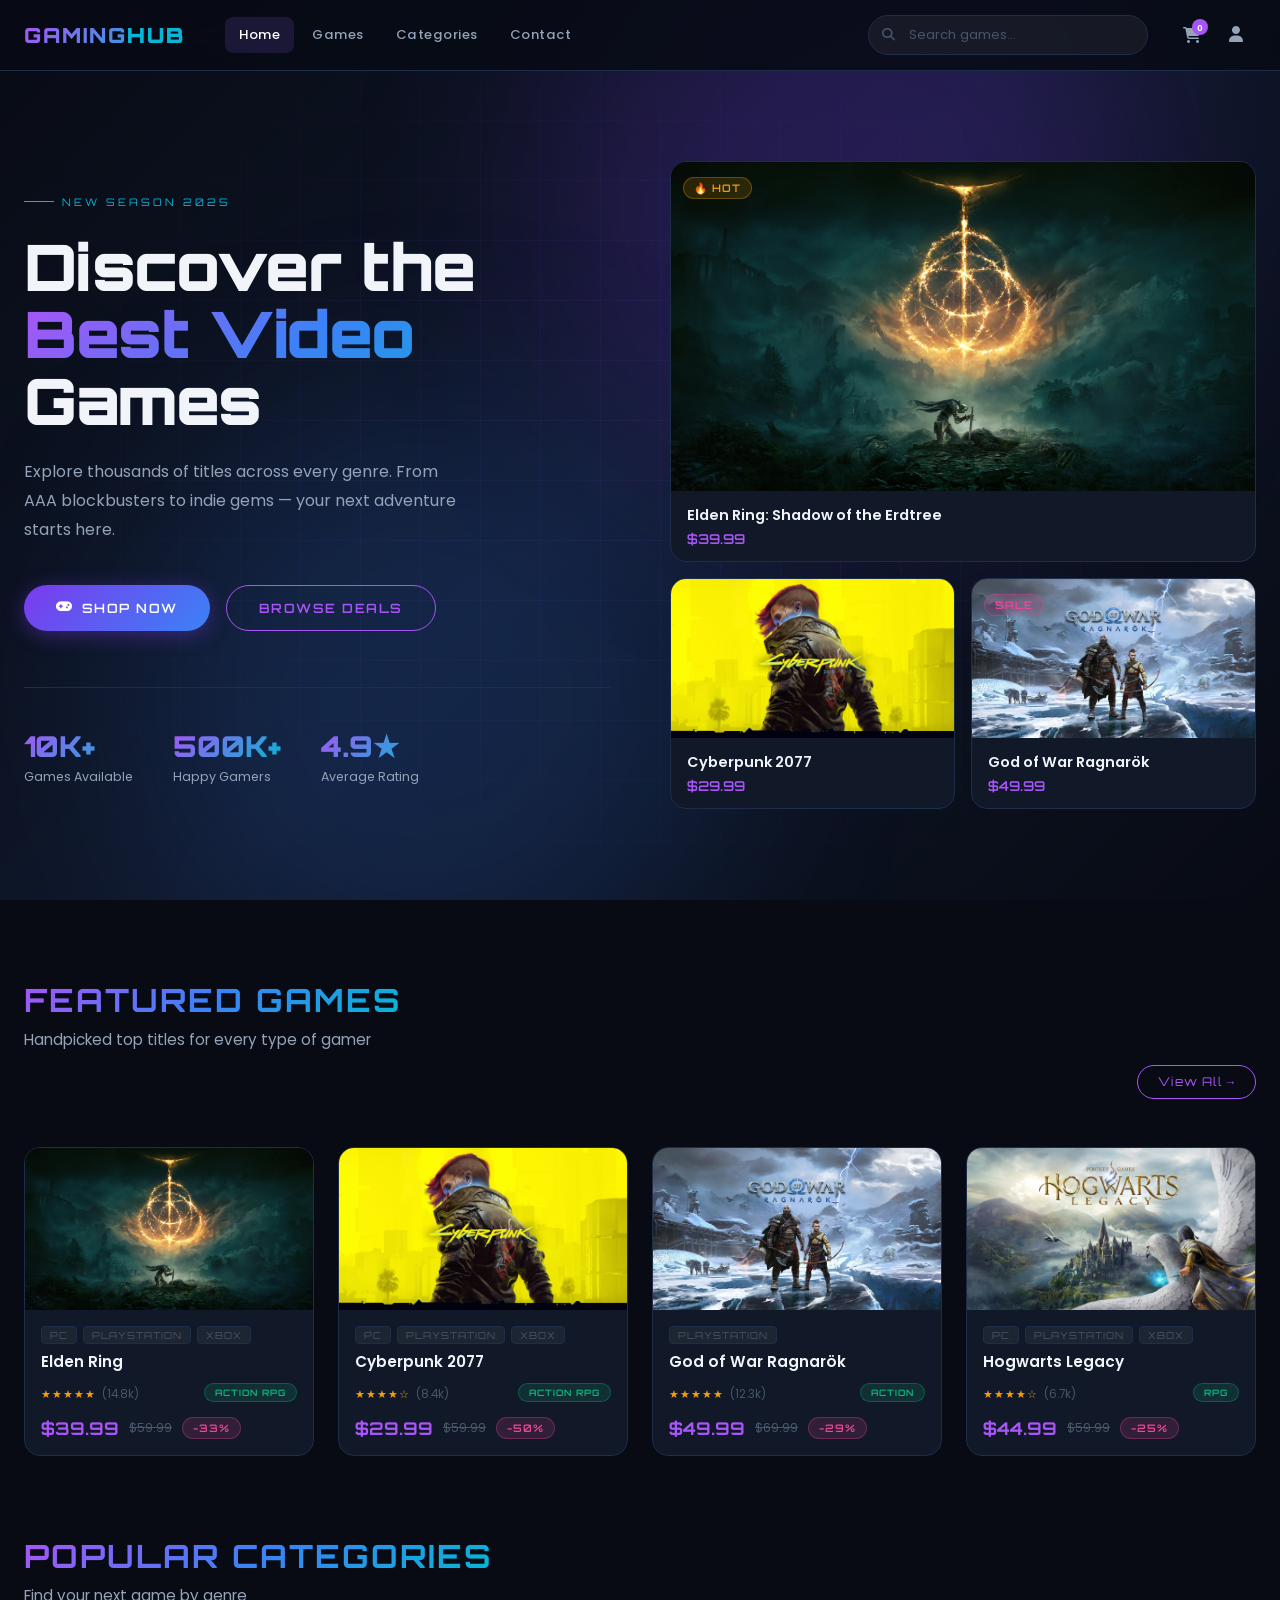
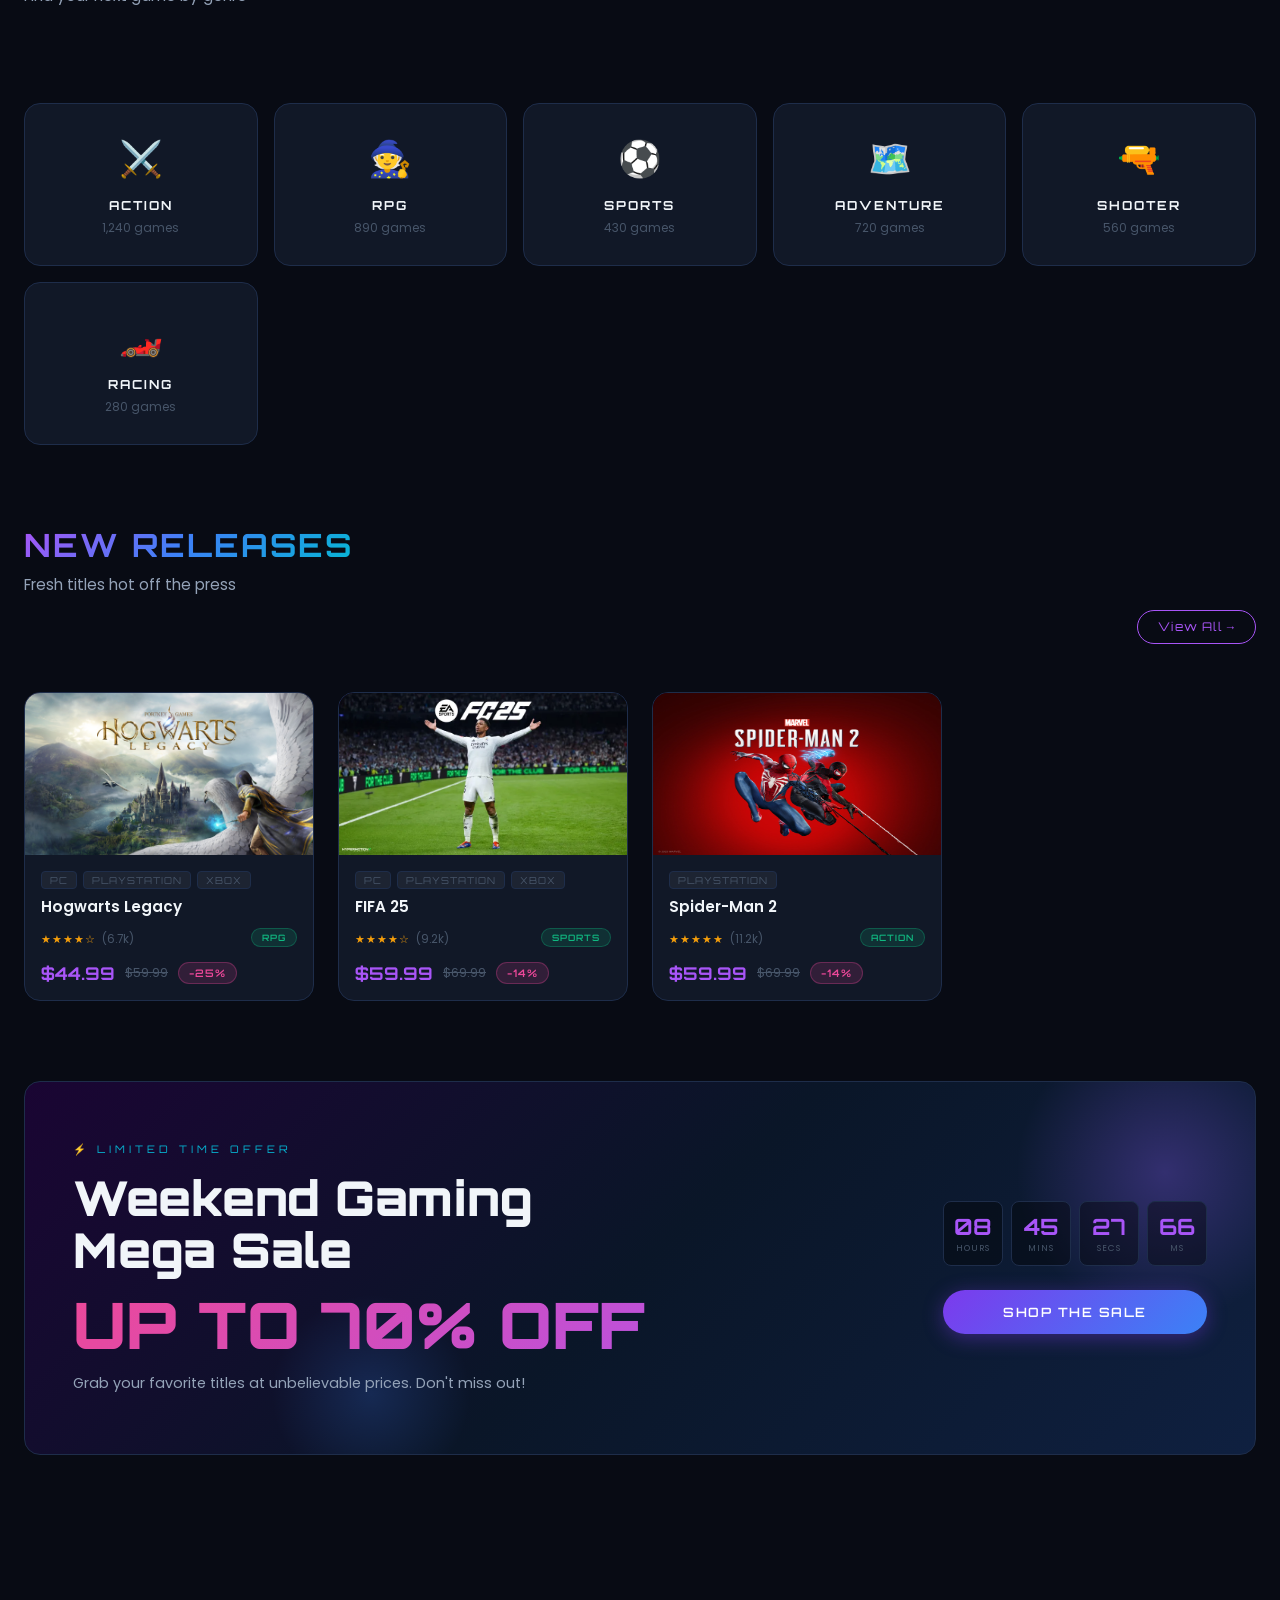
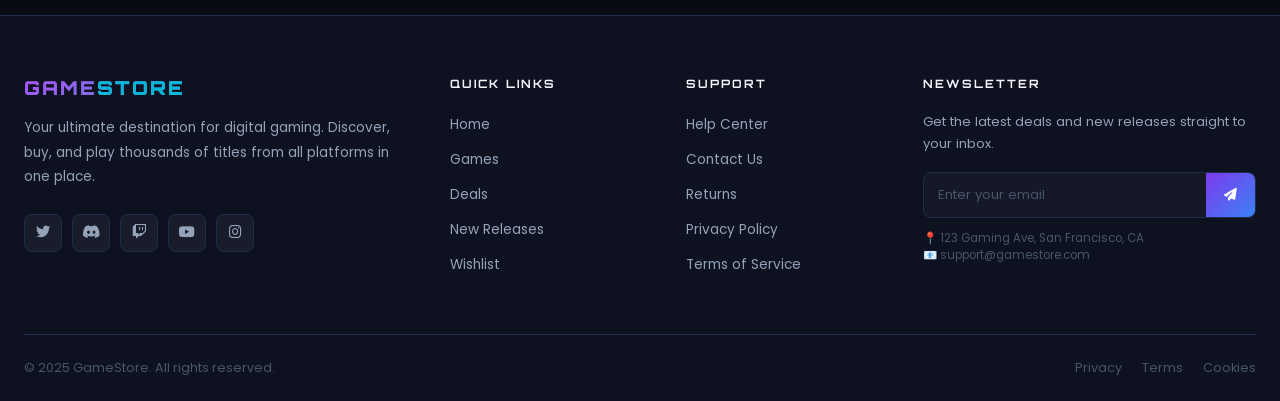
==== index.html @ 81af6575 "Add files via upload" ====
<!doctype html>
<html lang="en">
  <head>
    <meta charset="UTF-8" />
    <meta name="viewport" content="width=device-width, initial-scale=1.0" />
    <title>GamingHub — Next Level Gaming</title>
    <link
      href="https://fonts.googleapis.com/css2?family=Orbitron:wght@400;600;700;900&family=Poppins:wght@300;400;500;600&display=swap"
      rel="stylesheet"
    />
    <link rel="stylesheet" href="https://cdnjs.cloudflare.com/ajax/libs/font-awesome/6.5.0/css/all.min.css">
    <link rel="stylesheet" href="/assets/css/style.css" />
  </head>
  <body>
    <!-- ===== NAVBAR ===== -->
    <nav class="navbar" id="navbar">
      <div class="navbar-inner">
        <div class="logo" onclick="showPage('home')">
          GAMING<span>HUB</span>
        </div>

        <ul class="nav-links" id="navLinks">
          <li>
            <a onclick="showPage('home')" class="active" data-page="home"
              >Home</a
            >
          </li>
          <li><a onclick="showPage('games')" data-page="games">Games</a></li>
          <li>
            <a onclick="showPage('categories')" data-page="categories">Categories</a>
          </li>
          <li><a href="/contact.html" onclick="showPage('contact')" data-page="contact">Contact</a></li>
        </ul>

        <div class="nav-search">
          <i class="fas fa-search"></i>
          <input type="text" placeholder="Search games..." />
        </div>

        <div class="nav-actions">
          <button class="nav-btn" onclick="showPage('cart')" title="Cart">
            <i class="fas fa-shopping-cart"></i>
            <span class="cart-count" id="cartCount">0</span>
          </button>
          <button class="nav-btn" title="Login">
            <a style="color: inherit;" href="/login.html">
              <i class="fas fa-user"></i>
            </a>
          </button>
          <button class="hamburger" id="hamburger" onclick="toggleMenu()">
            <span></span><span></span><span></span>
          </button>
        </div>
      </div>
    </nav>

    <!-- ===== TOAST ===== -->
    <div class="toast" id="toast">
      <i class="fas fa-check-circle toast-icon"></i>
      <div class="toast-msg">
        <strong>Added to Cart!</strong>
        <span id="toastGame">Game added successfully</span>
      </div>
    </div>

    <!-- ============================= HOME PAGE ============================= -->
    <div class="page active" id="page-home">
      <!-- HERO -->
      <section class="hero">
        <div class="hero-bg"></div>
        <div class="hero-grid"></div>
        <div class="hero-glow hero-glow-1"></div>
        <div class="hero-glow hero-glow-2"></div>

        <div class="hero-inner">
          <div class="hero-content">
            <div class="hero-tag">New Season 2025</div>
            <h1 class="hero-title">
              Discover the<br />
              <span class="line2">Best Video</span>
              Games
            </h1>
            <p class="hero-desc">
              Explore thousands of titles across every genre. From AAA
              blockbusters to indie gems — your next adventure starts here.
            </p>
            <div class="hero-actions">
              <button class="btn btn-primary" onclick="showPage('games')">
                <i class="fas fa-gamepad"></i> Shop Now
              </button>
              <button class="btn btn-outline" onclick="showPage('games')">
                Browse Deals
              </button>
            </div>
            <div class="hero-stats">
              <div>
                <div class="stat-num">10K+</div>
                <div class="stat-label">Games Available</div>
              </div>
              <div>
                <div class="stat-num">500K+</div>
                <div class="stat-label">Happy Gamers</div>
              </div>
              <div>
                <div class="stat-num">4.9★</div>
                <div class="stat-label">Average Rating</div>
              </div>
            </div>
          </div>

          <div class="hero-visual">
            <div class="hero-card featured" onclick="showDetail('Elden Ring')">
              <div class="hero-card-img">
                <img src="/assets/images/elden_ring.jpg" alt="elden_ring">
              </div>
              <div class="float-badge">
                <span class="badge badge-hot">🔥 Hot</span>
              </div>
              <div class="hero-card-body">
                <div class="hero-card-title">
                  Elden Ring: Shadow of the Erdtree
                </div>
                <div class="hero-card-price">$39.99</div>
              </div>
            </div>
            <div class="hero-card" onclick="showDetail('Cyberpunk 2077')">
              <div class="hero-card-img">
                <img src="/assets/images/cyperpunk2077.jpeg" alt="cyberpunk">
              </div>
              <div class="hero-card-body">
                <div class="hero-card-title">Cyberpunk 2077</div>
                <div class="hero-card-price">$29.99</div>
              </div>
            </div>
            <div class="hero-card" onclick="showDetail('God of War')">
              <div class="hero-card-img">
                <img src="/assets/images/god_of_war_ragnarök.jpg" alt="God of War Ragnarök">
              </div>
              <div class="float-badge">
                <span class="badge badge-sale">SALE</span>
              </div>
              <div class="hero-card-body">
                <div class="hero-card-title">God of War Ragnarök</div>
                <div class="hero-card-price">$49.99</div>
              </div>
            </div>
          </div>
        </div>
      </section>

      <!-- FEATURED GAMES -->
      <section class="section">
        <div class="container">
          <div class="section-header">
            <div>
              <h2 class="section-title gradient-text">Featured Games</h2>
              <p class="section-subtitle">
                Handpicked top titles for every type of gamer
              </p>
            </div>
            <a class="view-all" onclick="showPage('games')">View All →</a>
          </div>
          <div class="games-grid" id="featuredGrid"></div>
        </div>
      </section>

      <!-- CATEGORIES -->
      <section class="section" style="padding-top: 0">
        <div class="container">
          <div class="section-header">
            <div>
              <h2 class="section-title gradient-text">Popular Categories</h2>
              <p class="section-subtitle">Find your next game by genre</p>
            </div>
          </div>
          <div class="categories-grid">
            <div class="cat-card" data-color="purple">
              <span class="cat-icon">⚔️</span>
              <div class="cat-name">Action</div>
              <div class="cat-count">1,240 games</div>
            </div>
            <div class="cat-card" data-color="blue">
              <span class="cat-icon">🧙</span>
              <div class="cat-name">RPG</div>
              <div class="cat-count">890 games</div>
            </div>
            <div class="cat-card" data-color="green">
              <span class="cat-icon">⚽</span>
              <div class="cat-name">Sports</div>
              <div class="cat-count">430 games</div>
            </div>
            <div class="cat-card" data-color="cyan">
              <span class="cat-icon">🗺️</span>
              <div class="cat-name">Adventure</div>
              <div class="cat-count">720 games</div>
            </div>
            <div class="cat-card" data-color="pink">
              <span class="cat-icon">🔫</span>
              <div class="cat-name">Shooter</div>
              <div class="cat-count">560 games</div>
            </div>
            <div class="cat-card" data-color="amber">
              <span class="cat-icon">🏎️</span>
              <div class="cat-name">Racing</div>
              <div class="cat-count">280 games</div>
            </div>
          </div>
        </div>
      </section>

      <!-- NEW RELEASES -->
      <section class="section" style="padding-top: 0">
        <div class="container">
          <div class="section-header">
            <div>
              <h2 class="section-title gradient-text">New Releases</h2>
              <p class="section-subtitle">Fresh titles hot off the press</p>
            </div>
            <a class="view-all" onclick="showPage('games')">View All →</a>
          </div>
          <div class="games-grid" id="newReleasesGrid"></div>
        </div>
      </section>

      <!-- OFFER BANNER -->
      <section class="section" style="padding-top: 0">
        <div class="container">
          <div class="offer-banner">
            <div class="offer-content">
              <div class="offer-label">⚡ Limited Time Offer</div>
              <h2 class="offer-title">Weekend Gaming<br />Mega Sale</h2>
              <div class="offer-discount">UP TO 70% OFF</div>
              <p class="offer-desc">
                Grab your favorite titles at unbelievable prices. Don't miss
                out!
              </p>
            </div>
            <div class="offer-action">
              <div class="offer-timer">
                <div class="timer-unit">
                  <span class="timer-num" id="tHours">08</span>
                  <div class="timer-label">Hours</div>
                </div>
                <div class="timer-unit">
                  <span class="timer-num" id="tMins">45</span>
                  <div class="timer-label">Mins</div>
                </div>
                <div class="timer-unit">
                  <span class="timer-num" id="tSecs">30</span>
                  <div class="timer-label">Secs</div>
                </div>
                <div class="timer-unit">
                  <span class="timer-num" id="tMs">00</span>
                  <div class="timer-label">Ms</div>
                </div>
              </div>
              <button
                class="btn btn-primary"
                onclick="showPage('games')"
                style="width: 100%; justify-content: center"
              >
                Shop the Sale
              </button>
            </div>
          </div>
        </div>
      </section>
    </div>

    <!-- ============================= GAMES PAGE ============================= -->
    <div class="page" id="page-games">
      <div class="page-header">
        <div class="container">
          <h1>All <span class="gradient-text">Games</span></h1>
          <p>Browse our complete collection of games</p>
        </div>
      </div>
      <div class="section">
        <div class="container">
          <div class="filter-bar">
            <button
              class="filter-chip active"
              onclick="filterGames('all', this)"
            >
              All
            </button>
            <button class="filter-chip" onclick="filterGames('Action', this)">
              ⚔️ Action
            </button>
            <button class="filter-chip" onclick="filterGames('RPG', this)">
              🧙 RPG
            </button>
            <button class="filter-chip" onclick="filterGames('Sports', this)">
              ⚽ Sports
            </button>
            <button
              class="filter-chip"
              onclick="filterGames('Adventure', this)"
            >
              🗺️ Adventure
            </button>
            <button class="filter-chip" onclick="filterGames('Shooter', this)">
              🔫 Shooter
            </button>
            <select class="filter-sort" onchange="sortGames(this.value)">
              <option value="">Sort By</option>
              <option value="price-asc">Price: Low to High</option>
              <option value="price-desc">Price: High to Low</option>
              <option value="rating">Top Rated</option>
              <option value="new">Newest</option>
            </select>
          </div>
          <div class="games-grid" id="allGamesGrid"></div>
        </div>
      </div>
    </div>


    <!-- =============================  PAGE ============================= -->
    <div class="page" id="page-categories">
      <div class="page-header">
        <div class="container">
        <div class="section-header">
            <div>
              <h2 class="section-title gradient-text">Popular Categories</h2>
              <p class="section-subtitle">Find your next game by genre</p>
            </div>
          </div>
          <div class="categories-grid">
            <div class="cat-card" data-color="purple">
              <span class="cat-icon">⚔️</span>
              <div class="cat-name">Action</div>
              <div class="cat-count">1,240 games</div>
            </div>
            <div class="cat-card" data-color="blue">
              <span class="cat-icon">🧙</span>
              <div class="cat-name">RPG</div>
              <div class="cat-count">890 games</div>
            </div>
            <div class="cat-card" data-color="green">
              <span class="cat-icon">⚽</span>
              <div class="cat-name">Sports</div>
              <div class="cat-count">430 games</div>
            </div>
            <div class="cat-card" data-color="cyan">
              <span class="cat-icon">🗺️</span>
              <div class="cat-name">Adventure</div>
              <div class="cat-count">720 games</div>
            </div>
            <div class="cat-card" data-color="pink">
              <span class="cat-icon">🔫</span>
              <div class="cat-name">Shooter</div>
              <div class="cat-count">560 games</div>
            </div>
            <div class="cat-card" data-color="amber">
              <span class="cat-icon">🏎️</span>
              <div class="cat-name">Racing</div>
              <div class="cat-count">280 games</div>
            </div>
          </div>
        </div>
      </div>
      
    </div>

    <!-- ============================= PRODUCT DETAIL PAGE ============================= -->
    <div class="page" id="page-detail">
      <div class="section" style="padding-top: 110px">
        <div class="container">
          <div style="margin-bottom: 20px">
            <a
              onclick="history.back()"
              style="
                color: var(--text-secondary);
                cursor: pointer;
                font-size: 0.85rem;
                text-decoration: none;
              "
              href="/index.html"
            >
              ← Back
            </a>
          </div>
          <div class="detail-grid">
            <div>
              <div class="detail-img-wrap" id="detailImg">🎮</div>
              <div
                style="
                  display: grid;
                  grid-template-columns: repeat(4, 1fr);
                  gap: 10px;
                  margin-top: 12px;
                "
              >
                <div
                  style="
                    background: var(--bg-card);
                    border: 1px solid var(--border);
                    border-radius: var(--radius-sm);
                    height: 70px;
                    display: flex;
                    align-items: center;
                    justify-content: center;
                    cursor: pointer;
                    font-size: 1.4rem;
                    transition: var(--transition);
                  "
                  onmouseover="this.style.borderColor = 'var(--neon-purple)'"
                  onmouseout="this.style.borderColor = 'var(--border)'"
                  id="thumb1"
                >
                  🎮
                </div>
                <div
                  style="
                    background: var(--bg-card);
                    border: 1px solid var(--border);
                    border-radius: var(--radius-sm);
                    height: 70px;
                    display: flex;
                    align-items: center;
                    justify-content: center;
                    cursor: pointer;
                    font-size: 1.4rem;
                    transition: var(--transition);
                  "
                  onmouseover="this.style.borderColor = 'var(--neon-purple)'"
                  onmouseout="this.style.borderColor = 'var(--border)'"
                  id="thumb2"
                >
                  🌟
                </div>
                <div
                  style="
                    background: var(--bg-card);
                    border: 1px solid var(--border);
                    border-radius: var(--radius-sm);
                    height: 70px;
                    display: flex;
                    align-items: center;
                    justify-content: center;
                    cursor: pointer;
                    font-size: 1.4rem;
                    transition: var(--transition);
                  "
                  onmouseover="this.style.borderColor = 'var(--neon-purple)'"
                  onmouseout="this.style.borderColor = 'var(--border)'"
                  id="thumb3"
                >
                  ⚡
                </div>
                <div
                  style="
                    background: var(--bg-card);
                    border: 1px solid var(--border);
                    border-radius: var(--radius-sm);
                    height: 70px;
                    display: flex;
                    align-items: center;
                    justify-content: center;
                    cursor: pointer;
                    font-size: 1.4rem;
                    transition: var(--transition);
                  "
                  onmouseover="this.style.borderColor = 'var(--neon-purple)'"
                  onmouseout="this.style.borderColor = 'var(--border)'"
                  id="thumb4"
                >
                  🏆
                </div>
              </div>
            </div>
            <div>
              <div class="detail-tag" id="detailGenre">ACTION RPG</div>
              <h1 class="detail-title" id="detailTitle">Game Title</h1>
              <div class="detail-rating">
                <div class="detail-stars" id="detailStars">★★★★★</div>
                <span class="detail-reviews" id="detailReviews"
                  >(2,841 reviews)</span
                >
              </div>
              <div class="detail-price-row">
                <div class="detail-price" id="detailPrice">$59.99</div>
                <div class="detail-original" id="detailOrig">$79.99</div>
                <div class="detail-save" id="detailSave">Save 25%</div>
              </div>
              <p class="detail-desc" id="detailDesc">
                An epic adventure awaits.
              </p>
              <div class="platforms-row">
                <span>Platforms:</span>
                <div class="platform-chip active">PC</div>
                <div class="platform-chip">PlayStation</div>
                <div class="platform-chip">Xbox</div>
              </div>
              <div class="detail-actions">
                <button
                  class="btn btn-primary"
                  id="detailAddCart"
                  onclick="addToCartFromDetail()"
                >
                  <i class="fas fa-shopping-cart"></i> Add to Cart
                </button>
                <button class="btn btn-outline">
                  <i class="fas fa-heart"></i> Wishlist
                </button>
              </div>
              <div
                style="
                  margin-top: 32px;
                  padding-top: 24px;
                  border-top: 1px solid var(--border);
                "
              >
                <div
                  style="
                    display: grid;
                    grid-template-columns: 1fr 1fr;
                    gap: 16px;
                  "
                >
                  <div
                    style="
                      background: var(--bg-card);
                      border: 1px solid var(--border);
                      border-radius: var(--radius-sm);
                      padding: 14px;
                      display: flex;
                      align-items: center;
                      gap: 10px;
                    "
                  >
                    <span style="font-size: 1.2rem">🚀</span>
                    <div>
                      <div
                        style="
                          font-size: 0.72rem;
                          font-family: &quot;Orbitron&quot;, monospace;
                          letter-spacing: 1px;
                          color: var(--text-muted);
                        "
                      >
                        DELIVERY
                      </div>
                      <div style="font-size: 0.82rem; font-weight: 600">
                        Instant Digital
                      </div>
                    </div>
                  </div>
                  <div
                    style="
                      background: var(--bg-card);
                      border: 1px solid var(--border);
                      border-radius: var(--radius-sm);
                      padding: 14px;
                      display: flex;
                      align-items: center;
                      gap: 10px;
                    "
                  >
                    <span style="font-size: 1.2rem">🔄</span>
                    <div>
                      <div
                        style="
                          font-size: 0.72rem;
                          font-family: &quot;Orbitron&quot;, monospace;
                          letter-spacing: 1px;
                          color: var(--text-muted);
                        "
                      >
                        RETURNS
                      </div>
                      <div style="font-size: 0.82rem; font-weight: 600">
                        14-Day Policy
                      </div>
                    </div>
                  </div>
                </div>
              </div>
            </div>
          </div>

          <!-- Related Games -->
          <div
            style="
              margin-top: 60px;
              padding-top: 60px;
              border-top: 1px solid var(--border);
            "
          >
            <div class="section-header">
              <div>
                <h2 class="section-title gradient-text">Related Games</h2>
                <p class="section-subtitle">You might also like</p>
              </div>
            </div>
            <div class="games-grid" id="relatedGrid"></div>
          </div>
        </div>
      </div>
    </div>

    <!-- ============================= CART PAGE ============================= -->
    <div class="page" id="page-cart">
      <div class="page-header">
        <div class="container">
          <h1>Shopping <span class="gradient-text">Cart</span></h1>
          <p>Review your selected games before checkout</p>
        </div>
      </div>
      <div class="section">
        <div class="container">
          <div class="cart-layout">
            <div>
              <div id="cartItems"></div>
            </div>
            <div class="cart-summary">
              <h3>Order Summary</h3>
              <div class="summary-row">
                <span>Subtotal</span><span id="summarySubtotal">$0.00</span>
              </div>
              <div class="summary-row">
                <span>Discount</span
                ><span style="color: var(--neon-green)">-$0.00</span>
              </div>
              <div class="summary-row">
                <span>Tax (8%)</span><span id="summaryTax">$0.00</span>
              </div>
              <div class="summary-row total">
                <span>Total</span
                ><span class="amount" id="summaryTotal">$0.00</span>
              </div>
              <div class="promo-input">
                <input type="text" placeholder="Promo code" />
                <button class="promo-apply">Apply</button>
              </div>
              <button class="checkout-btn">
                <i class="fas fa-lock" style="margin-right: 8px"></i> Secure
                Checkout
              </button>
              <div
                style="
                  display: flex;
                  align-items: center;
                  justify-content: center;
                  gap: 8px;
                  margin-top: 14px;
                "
              >
                <span style="font-size: 1.1rem">💳</span>
                <span style="font-size: 1.1rem">🔒</span>
                <span style="font-size: 0.7rem; color: var(--text-muted)"
                  >Secured by SSL encryption</span
                >
              </div>
            </div>
          </div>
        </div>
      </div>
    </div>

    <!-- ===== FOOTER ===== -->
    <footer>
      <div class="container">
        <div class="footer-grid">
          <div class="footer-brand">
            <div class="logo">GAME<span>STORE</span></div>
            <p class="footer-desc">
              Your ultimate destination for digital gaming. Discover, buy, and
              play thousands of titles from all platforms in one place.
            </p>
            <div class="footer-socials">
              <a class="social-btn" href="#"><i class="fab fa-twitter"></i></a>
              <a class="social-btn" href="#"><i class="fab fa-discord"></i></a>
              <a class="social-btn" href="#"><i class="fab fa-twitch"></i></a>
              <a class="social-btn" href="#"><i class="fab fa-youtube"></i></a>
              <a class="social-btn" href="#"
                ><i class="fab fa-instagram"></i
              ></a>
            </div>
          </div>
          <div class="footer-col">
            <h4>Quick Links</h4>
            <ul class="footer-links">
              <li><a onclick="showPage('home')">Home</a></li>
              <li><a onclick="showPage('games')">Games</a></li>
              <li><a onclick="showPage('games')">Deals</a></li>
              <li><a>New Releases</a></li>
              <li><a>Wishlist</a></li>
            </ul>
          </div>
          <div class="footer-col">
            <h4>Support</h4>
            <ul class="footer-links">
              <li><a>Help Center</a></li>
              <li><a>Contact Us</a></li>
              <li><a>Returns</a></li>
              <li><a>Privacy Policy</a></li>
              <li><a>Terms of Service</a></li>
            </ul>
          </div>
          <div class="footer-col">
            <h4>Newsletter</h4>
            <p
              style="
                color: var(--text-secondary);
                font-size: 0.82rem;
                line-height: 1.7;
                margin-bottom: 16px;
              "
            >
              Get the latest deals and new releases straight to your inbox.
            </p>
            <div class="newsletter-input">
              <input type="email" placeholder="Enter your email" />
              <button class="newsletter-submit">
                <i class="fas fa-paper-plane"></i>
              </button>
            </div>
            <p
              style="
                margin-top: 12px;
                font-size: 0.72rem;
                color: var(--text-muted);
              "
            >
              📍 123 Gaming Ave, San Francisco, CA<br />📧 support@gamestore.com
            </p>
          </div>
        </div>
        <div class="footer-bottom">
          <div class="footer-copy">© 2025 GameStore. All rights reserved.</div>
          <div class="footer-legal">
            <a href="#">Privacy</a>
            <a href="#">Terms</a>
            <a href="#">Cookies</a>
          </div>
        </div>
      </div>
    </footer>

    <script src="/assets/js/main.js"></script>
  </body>
</html>
---- assets/css/style.css ----
/* ===== CSS VARIABLES ===== */
  :root {
    --bg-primary: #080b14;
    --bg-secondary: #0d1120;
    --bg-card: #111827;
    --bg-card-hover: #161f35;
    --neon-purple: #a855f7;
    --neon-blue: #3b82f6;
    --neon-cyan: #06b6d4;
    --neon-green: #10b981;
    --neon-pink: #ec4899;
    --accent: #7c3aed;
    --accent-bright: #8b5cf6;
    --text-primary: #f1f5f9;
    --text-secondary: #94a3b8;
    --text-muted: #475569;
    --border: #1e2d4a;
    --border-glow: rgba(139, 92, 246, 0.3);
    --glow-purple: 0 0 20px rgba(168, 85, 247, 0.4), 0 0 60px rgba(168, 85, 247, 0.1);
    --glow-blue: 0 0 20px rgba(59, 130, 246, 0.4), 0 0 60px rgba(59, 130, 246, 0.1);
    --glow-cyan: 0 0 20px rgba(6, 182, 212, 0.4);
    --radius: 12px;
    --radius-sm: 8px;
    --radius-lg: 16px;
    --transition: all 0.3s cubic-bezier(0.4, 0, 0.2, 1);
  }

  /* ===== RESET & BASE ===== */
  *, *::before, *::after { margin: 0; padding: 0; box-sizing: border-box; }
  html { scroll-behavior: smooth; }
  body {
    font-family: 'Poppins', sans-serif;
    background: var(--bg-primary);
    color: var(--text-primary);
    min-height: 100vh;
    overflow-x: hidden;
  }
  body::before {
    content: '';
    position: fixed;
    top: 0; left: 0; right: 0; bottom: 0;
    background:
      radial-gradient(ellipse at 20% 20%, rgba(124, 58, 237, 0.06) 0%, transparent 50%),
      radial-gradient(ellipse at 80% 80%, rgba(59, 130, 246, 0.06) 0%, transparent 50%);
    pointer-events: none;
    z-index: 0;
  }

  /* ===== UTILITY ===== */
  .container { max-width: 1280px; margin: 0 auto; padding: 0 24px; }
  .section { padding: 80px 0; position: relative; z-index: 1; }
  .section-title {
    font-family: 'Orbitron', monospace;
    font-size: clamp(1.5rem, 3vw, 2rem);
    font-weight: 700;
    letter-spacing: 2px;
    text-transform: uppercase;
    margin-bottom: 8px;
  }
  .section-subtitle { color: var(--text-secondary); font-size: 0.95rem; margin-bottom: 48px; }
  .section-header { display: flex; align-items: flex-end; justify-content: space-between; margin-bottom: 48px; flex-wrap: wrap; gap: 16px; }
  .gradient-text {
    background: linear-gradient(135deg, var(--neon-purple), var(--neon-blue), var(--neon-cyan));
    -webkit-background-clip: text;
    -webkit-text-fill-color: transparent;
    background-clip: text;
  }
  .view-all {
    font-family: 'Orbitron', monospace;
    font-size: 0.75rem;
    letter-spacing: 1px;
    color: var(--neon-purple);
    text-decoration: none;
    border: 1px solid var(--neon-purple);
    padding: 8px 20px;
    border-radius: 100px;
    transition: var(--transition);
  }
  .view-all:hover { background: var(--neon-purple); color: white; box-shadow: var(--glow-purple); }
  .btn {
    display: inline-flex; align-items: center; gap: 8px;
    padding: 14px 32px;
    border: none; border-radius: 100px;
    font-family: 'Orbitron', monospace;
    font-size: 0.8rem; font-weight: 600; letter-spacing: 1.5px;
    text-transform: uppercase; cursor: pointer;
    transition: var(--transition); text-decoration: none;
  }
  .btn-primary {
    background: linear-gradient(135deg, var(--accent), var(--neon-blue));
    color: white;
    box-shadow: 0 4px 20px rgba(124, 58, 237, 0.4);
  }
  .btn-primary:hover {
    transform: translateY(-2px);
    box-shadow: 0 8px 30px rgba(124, 58, 237, 0.6), var(--glow-purple);
  }
  .btn-outline {
    background: transparent;
    color: var(--neon-purple);
    border: 1px solid var(--neon-purple);
  }
  .btn-outline:hover {
    background: var(--neon-purple);
    color: white;
    box-shadow: var(--glow-purple);
    transform: translateY(-2px);
  }
  .badge {
    display: inline-block;
    padding: 3px 10px;
    border-radius: 100px;
    font-size: 0.65rem;
    font-family: 'Orbitron', monospace;
    font-weight: 600;
    letter-spacing: 1px;
    text-transform: uppercase;
  }
  .badge-sale { background: rgba(236, 72, 153, 0.15); color: var(--neon-pink); border: 1px solid rgba(236, 72, 153, 0.3); }
  .badge-new { background: rgba(16, 185, 129, 0.15); color: var(--neon-green); border: 1px solid rgba(16, 185, 129, 0.3); }
  .badge-hot { background: rgba(245, 158, 11, 0.15); color: #f59e0b; border: 1px solid rgba(245, 158, 11, 0.3); }

  /* ===== PAGE SYSTEM ===== */
  .page { display: none; }
  .page.active { display: block; animation: pageFade 0.4s ease; }
  @keyframes pageFade { from { opacity: 0; transform: translateY(10px); } to { opacity: 1; transform: translateY(0); } }

  /* ===== NAVBAR ===== */
  .navbar {
    position: fixed; top: 0; left: 0; right: 0; z-index: 1000;
    padding: 0 24px;
    background: rgba(8, 11, 20, 0.85);
    backdrop-filter: blur(20px);
    border-bottom: 1px solid var(--border);
    transition: var(--transition);
  }
  .navbar-inner {
    max-width: 1280px; margin: 0 auto;
    display: flex; align-items: center; gap: 24px;
    height: 70px;
  }
  .logo {
    font-family: 'Orbitron', monospace;
    font-size: 1.3rem; font-weight: 900;
    letter-spacing: 2px;
    text-decoration: none;
    background: linear-gradient(135deg, var(--neon-purple), var(--neon-cyan));
    -webkit-background-clip: text; -webkit-text-fill-color: transparent; background-clip: text;
    white-space: nowrap;
    cursor: pointer;
  }
  .logo span { color: var(--neon-purple); -webkit-text-fill-color: var(--neon-cyan); }
  .nav-links {
    display: flex; align-items: center; gap: 4px;
    list-style: none;
    margin-left: 16px;
  }
  .nav-links a {
    display: block;
    padding: 8px 14px;
    font-size: 0.82rem; font-weight: 500; letter-spacing: 0.5px;
    color: var(--text-secondary);
    text-decoration: none;
    border-radius: var(--radius-sm);
    transition: var(--transition);
    cursor: pointer;
  }
  .nav-links a:hover, .nav-links a.active { color: white; background: rgba(139, 92, 246, 0.15); }
  .nav-search {
    flex: 1; max-width: 280px; margin-left: auto;
    position: relative;
  }
  .nav-search input {
    width: 100%; padding: 9px 16px 9px 40px;
    background: rgba(255,255,255,0.05);
    border: 1px solid var(--border);
    border-radius: 100px;
    color: var(--text-primary);
    font-family: 'Poppins', sans-serif;
    font-size: 0.82rem;
    outline: none;
    transition: var(--transition);
  }
  .nav-search input:focus { border-color: var(--neon-purple); background: rgba(139, 92, 246, 0.08); }
  .nav-search input::placeholder { color: var(--text-muted); }
  .nav-search i { position: absolute; left: 14px; top: 50%; transform: translateY(-50%); color: var(--text-muted); font-size: 0.8rem; }
  .nav-actions { display: flex; align-items: center; gap: 4px; }
  .nav-btn {
    position: relative;
    width: 40px; height: 40px;
    display: flex; align-items: center; justify-content: center;
    background: transparent; border: none;
    border-radius: var(--radius-sm);
    color: var(--text-secondary);
    font-size: 1rem; cursor: pointer;
    transition: var(--transition);
  }
  .nav-btn:hover { color: white; background: rgba(255,255,255,0.08); }
  .cart-count {
    position: absolute; top: 4px; right: 4px;
    width: 16px; height: 16px;
    background: var(--neon-purple);
    border-radius: 50%;
    font-size: 0.6rem; font-weight: 700;
    display: flex; align-items: center; justify-content: center;
    color: white;
    transition: var(--transition);
  }
  .cart-count.bump { animation: cartBump 0.4s ease; }
  @keyframes cartBump { 0%,100%{transform:scale(1)} 50%{transform:scale(1.6)} }
  .hamburger { display: none; flex-direction: column; gap: 5px; cursor: pointer; padding: 8px; background: none; border: none; }
  .hamburger span { display: block; width: 22px; height: 2px; background: var(--text-secondary); border-radius: 2px; transition: var(--transition); }

  /* ===== HERO ===== */
  .hero {
    min-height: 100vh;
    display: flex; align-items: center;
    position: relative; overflow: hidden;
    padding-top: 70px;
  }
  .hero-bg {
    position: absolute; inset: 0; z-index: 0;
    background: linear-gradient(135deg, #080b14 0%, #0f172a 50%, #080b14 100%);
  }
  .hero-grid {
    position: absolute; inset: 0;
    background-image:
      linear-gradient(rgba(139,92,246,0.06) 1px, transparent 1px),
      linear-gradient(90deg, rgba(139,92,246,0.06) 1px, transparent 1px);
    background-size: 60px 60px;
    mask-image: radial-gradient(ellipse at center, black 30%, transparent 80%);
  }
  .hero-glow {
    position: absolute;
    width: 600px; height: 600px;
    border-radius: 50%;
    filter: blur(100px);
    pointer-events: none;
  }
  .hero-glow-1 { background: rgba(124, 58, 237, 0.2); top: -100px; right: 10%; }
  .hero-glow-2 { background: rgba(59, 130, 246, 0.15); bottom: -100px; left: 10%; }
  .hero-inner {
    position: relative; z-index: 1;
    display: grid; grid-template-columns: 1fr 1fr;
    gap: 60px; align-items: center;
    max-width: 1280px; margin: 0 auto; padding: 0 24px;
    width: 100%;
  }
  .hero-tag {
    display: inline-flex; align-items: center; gap: 8px;
    font-family: 'Orbitron', monospace;
    font-size: 0.65rem; letter-spacing: 3px;
    color: var(--neon-cyan); text-transform: uppercase;
    margin-bottom: 24px;
  }
  .hero-tag::before {
    content: '';
    display: inline-block; width: 30px; height: 1px;
    background: var(--neon-cyan);
  }
  .hero-title {
    font-family: 'Orbitron', monospace;
    font-size: clamp(2.5rem, 5vw, 4.5rem);
    font-weight: 900;
    line-height: 1.05;
    letter-spacing: -1px;
    margin-bottom: 24px;
  }
  .hero-title .line2 {
    background: linear-gradient(135deg, var(--neon-purple), var(--neon-blue), var(--neon-cyan));
    -webkit-background-clip: text; -webkit-text-fill-color: transparent; background-clip: text;
    display: block;
  }
  .hero-desc { color: var(--text-secondary); line-height: 1.8; font-size: 1rem; margin-bottom: 40px; max-width: 440px; }
  .hero-actions { display: flex; gap: 16px; flex-wrap: wrap; }
  .hero-stats {
    display: flex; gap: 40px; margin-top: 56px; padding-top: 40px;
    border-top: 1px solid var(--border);
  }
  .stat-num {
    font-family: 'Orbitron', monospace;
    font-size: 1.8rem; font-weight: 900;
    background: linear-gradient(135deg, var(--neon-purple), var(--neon-cyan));
    -webkit-background-clip: text; -webkit-text-fill-color: transparent; background-clip: text;
  }
  .stat-label { font-size: 0.78rem; color: var(--text-secondary); margin-top: 4px; }
  .hero-visual {
    display: grid; grid-template-columns: 1fr 1fr;
    gap: 16px; position: relative;
  }
  .hero-card {
    background: var(--bg-card);
    border: 1px solid var(--border);
    border-radius: var(--radius-lg);
    overflow: hidden;
    transition: var(--transition);
    cursor: pointer;
    position: relative;
  }
  .hero-card:hover { transform: translateY(-4px); border-color: var(--border-glow); box-shadow: var(--glow-purple); }
  .hero-card.featured { grid-column: 1 / -1; }
  .hero-card img, .hero-card-img {
    width: 100%; aspect-ratio: 16/9; object-fit: cover;
    display: block;
  }
  .hero-card-img {
    background: linear-gradient(135deg, #1a0533, #0a1628);
    display: flex; align-items: center; justify-content: center;
    font-size: 3rem;
    aspect-ratio: 16/9;
  }

  .card-details-img{
    object-fit: cover;
    width: 100%;
    display: block;
    height: 100%;
  }

  .card-img{
    object-fit: fill;
    width: 100%;
    display: block;
    aspect-ratio: 16/9;
  }

  .hero-card.featured .hero-card-img { aspect-ratio: 21/9; font-size: 4rem; }
  .hero-card-body { padding: 14px 16px; }
  .hero-card-title { font-weight: 600; font-size: 0.9rem; margin-bottom: 4px; }
  .hero-card-price { color: var(--neon-purple); font-family: 'Orbitron', monospace; font-size: 0.85rem; font-weight: 600; }
  .float-badge {
    position: absolute; top: 12px; left: 12px;
  }

  /* ===== GAME CARDS ===== */
  .games-grid { display: grid; grid-template-columns: repeat(auto-fill, minmax(240px, 1fr)); gap: 24px; }
  .game-card {
    background: var(--bg-card);
    border: 1px solid var(--border);
    border-radius: var(--radius-lg);
    overflow: hidden;
    transition: var(--transition);
    cursor: pointer;
    position: relative;
  }
  .game-card:hover {
    transform: translateY(-6px);
    border-color: var(--border-glow);
    box-shadow: 0 20px 40px rgba(0,0,0,0.4), var(--glow-purple);
    background: var(--bg-card-hover);
  }
  .game-cover {
    aspect-ratio: 16/9; overflow: hidden; position: relative;
    background: linear-gradient(135deg, #1a0533, #0a1628);
    display: flex; align-items: center; justify-content: center;
    font-size: 3rem;
  }
  .game-cover-overlay {
    position: absolute; inset: 0;
    background: linear-gradient(to top, rgba(17,24,39,0.9) 0%, transparent 60%);
    opacity: 0;
    transition: var(--transition);
    display: flex; align-items: flex-end; justify-content: center;
    padding-bottom: 20px;
  }
  .game-card:hover .game-cover-overlay { opacity: 1; }
  .quick-add {
    background: linear-gradient(135deg, var(--accent), var(--neon-blue));
    color: white; border: none; border-radius: 100px;
    padding: 10px 24px;
    font-family: 'Orbitron', monospace; font-size: 0.7rem;
    font-weight: 600; letter-spacing: 1px; text-transform: uppercase;
    cursor: pointer; transition: var(--transition);
    z-index: 30;
  }
  .quick-add:hover { transform: scale(1.05); box-shadow: var(--glow-purple); }
  .game-card-body { padding: 16px; }
  .game-platform { display: flex; gap: 6px; margin-bottom: 8px; flex-wrap: wrap; }
  .platform-tag {
    font-size: 0.6rem; font-family: 'Orbitron', monospace;
    letter-spacing: 1px; text-transform: uppercase;
    padding: 2px 8px; border-radius: 4px;
    background: rgba(255,255,255,0.05); color: var(--text-muted);
    border: 1px solid var(--border);
  }
  .game-title { font-weight: 600; font-size: 0.95rem; margin-bottom: 8px; line-height: 1.3; }
  .game-meta { display: flex; align-items: center; justify-content: space-between; margin-bottom: 12px; }
  .stars { color: #f59e0b; font-size: 0.7rem; letter-spacing: 1px; }
  .rating-count { color: var(--text-muted); font-size: 0.72rem; margin-left: 6px; }
  .game-price { display: flex; align-items: center; gap: 10px; }
  .price-current {
    font-family: 'Orbitron', monospace; font-weight: 700;
    font-size: 1.1rem; color: var(--neon-purple);
  }
  .price-original { font-size: 0.8rem; color: var(--text-muted); text-decoration: line-through; }
  .card-float { position: absolute; top: 12px; right: 12px; }

  /* ===== CATEGORIES ===== */
  .categories-grid { display: grid; grid-template-columns: repeat(auto-fill, minmax(200px, 1fr)); gap: 16px; }
  .cat-card {
    background: var(--bg-card);
    border: 1px solid var(--border);
    border-radius: var(--radius-lg);
    padding: 28px 20px;
    text-align: center; cursor: pointer;
    transition: var(--transition);
    position: relative; overflow: hidden;
  }
  .cat-card::before {
    content: '';
    position: absolute; inset: 0;
    opacity: 0; transition: var(--transition);
  }
  .cat-card:hover { transform: translateY(-4px); }
  .cat-card[data-color="purple"]::before { background: linear-gradient(135deg, rgba(168,85,247,0.15), rgba(168,85,247,0.05)); }
  .cat-card[data-color="blue"]::before { background: linear-gradient(135deg, rgba(59,130,246,0.15), rgba(59,130,246,0.05)); }
  .cat-card[data-color="cyan"]::before { background: linear-gradient(135deg, rgba(6,182,212,0.15), rgba(6,182,212,0.05)); }
  .cat-card[data-color="green"]::before { background: linear-gradient(135deg, rgba(16,185,129,0.15), rgba(16,185,129,0.05)); }
  .cat-card[data-color="pink"]::before { background: linear-gradient(135deg, rgba(236,72,153,0.15), rgba(236,72,153,0.05)); }
  .cat-card[data-color="amber"]::before { background: linear-gradient(135deg, rgba(245,158,11,0.15), rgba(245,158,11,0.05)); }
  .cat-card:hover::before { opacity: 1; }
  .cat-card[data-color="purple"]:hover { border-color: rgba(168,85,247,0.4); box-shadow: 0 0 30px rgba(168,85,247,0.2); }
  .cat-card[data-color="blue"]:hover { border-color: rgba(59,130,246,0.4); box-shadow: 0 0 30px rgba(59,130,246,0.2); }
  .cat-card[data-color="cyan"]:hover { border-color: rgba(6,182,212,0.4); box-shadow: 0 0 30px rgba(6,182,212,0.2); }
  .cat-card[data-color="green"]:hover { border-color: rgba(16,185,129,0.4); box-shadow: 0 0 30px rgba(16,185,129,0.2); }
  .cat-card[data-color="pink"]:hover { border-color: rgba(236,72,153,0.4); box-shadow: 0 0 30px rgba(236,72,153,0.2); }
  .cat-card[data-color="amber"]:hover { border-color: rgba(245,158,11,0.4); box-shadow: 0 0 30px rgba(245,158,11,0.2); }
  .cat-icon { font-size: 2.2rem; margin-bottom: 12px; display: block; position: relative; z-index: 1; }
  .cat-name { font-family: 'Orbitron', monospace; font-size: 0.78rem; font-weight: 700; letter-spacing: 2px; text-transform: uppercase; position: relative; z-index: 1; }
  .cat-count { font-size: 0.75rem; color: var(--text-muted); margin-top: 6px; position: relative; z-index: 1; }

  /* ===== OFFER BANNER ===== */
  .offer-banner {
    background: linear-gradient(135deg, #1a0533 0%, #0a1628 50%, #0f2040 100%);
    border: 1px solid var(--border);
    border-radius: var(--radius-lg);
    padding: 60px 48px;
    position: relative; overflow: hidden;
    display: grid; grid-template-columns: 1fr auto;
    gap: 40px; align-items: center;
  }
  .offer-banner::before {
    content: '';
    position: absolute; top: -60px; right: -60px;
    width: 300px; height: 300px;
    background: radial-gradient(circle, rgba(139,92,246,0.3) 0%, transparent 70%);
    border-radius: 50%;
  }
  .offer-banner::after {
    content: '';
    position: absolute; bottom: -40px; left: 20%;
    width: 200px; height: 200px;
    background: radial-gradient(circle, rgba(59,130,246,0.2) 0%, transparent 70%);
    border-radius: 50%;
  }
  .offer-content { position: relative; z-index: 1; }
  .offer-label {
    font-family: 'Orbitron', monospace; font-size: 0.65rem;
    letter-spacing: 4px; text-transform: uppercase;
    color: var(--neon-cyan); margin-bottom: 16px;
  }
  .offer-title {
    font-family: 'Orbitron', monospace;
    font-size: clamp(1.8rem, 4vw, 3rem);
    font-weight: 900; line-height: 1.1;
    margin-bottom: 16px;
  }
  .offer-discount {
    font-size: 4rem; font-family: 'Orbitron', monospace; font-weight: 900;
    background: linear-gradient(135deg, var(--neon-pink), var(--neon-purple));
    -webkit-background-clip: text; -webkit-text-fill-color: transparent; background-clip: text;
    line-height: 1;
  }
  .offer-desc { color: var(--text-secondary); margin-top: 16px; font-size: 0.9rem; }
  .offer-action { position: relative; z-index: 1; text-align: center; }
  .offer-timer {
    display: grid; grid-template-columns: repeat(4, 60px); gap: 8px;
    margin-bottom: 24px;
  }
  .timer-unit {
    background: rgba(0,0,0,0.4); border: 1px solid var(--border);
    border-radius: var(--radius-sm); padding: 10px 6px; text-align: center;
  }
  .timer-num {
    font-family: 'Orbitron', monospace; font-size: 1.4rem; font-weight: 700;
    color: var(--neon-purple); display: block;
  }
  .timer-label { font-size: 0.55rem; color: var(--text-muted); letter-spacing: 1px; text-transform: uppercase; margin-top: 2px; }

  /* ===== PRODUCT PAGE ===== */
  .page-header {
    padding: 120px 0 60px;
    background: linear-gradient(180deg, rgba(124,58,237,0.08) 0%, transparent 100%);
    border-bottom: 1px solid var(--border);
    text-align: center;
  }
  .page-header h1 { font-family: 'Orbitron', monospace; font-size: clamp(1.8rem, 4vw, 2.8rem); font-weight: 900; letter-spacing: 2px; }
  .page-header p { color: var(--text-secondary); margin-top: 12px; }
  .filter-bar {
    display: flex; align-items: center; gap: 12px;
    padding: 24px 0; flex-wrap: wrap;
  }
  .filter-chip {
    padding: 8px 18px; border-radius: 100px;
    border: 1px solid var(--border);
    background: var(--bg-card);
    color: var(--text-secondary);
    font-size: 0.8rem; cursor: pointer;
    transition: var(--transition); font-family: 'Poppins', sans-serif;
  }
  .filter-chip:hover, .filter-chip.active {
    border-color: var(--neon-purple); color: var(--neon-purple);
    background: rgba(168,85,247,0.1);
  }
  .filter-sort {
    margin-left: auto;
    background: var(--bg-card);
    border: 1px solid var(--border);
    color: var(--text-secondary);
    padding: 8px 16px;
    border-radius: var(--radius-sm);
    font-family: 'Poppins', sans-serif; font-size: 0.8rem;
    cursor: pointer; outline: none;
  }

  /* ===== PRODUCT DETAIL PAGE ===== */
  .detail-grid {
    display: grid; grid-template-columns: 1fr 1fr;
    gap: 60px; padding: 40px 0;
  }
  .detail-img-wrap {
    background: var(--bg-card);
    border: 1px solid var(--border);
    border-radius: var(--radius-lg);
    overflow: hidden;
    aspect-ratio: 4/3;
    display: flex; align-items: center; justify-content: center;
    font-size: 6rem;
    position: relative;
  }
  .detail-img-wrap::after {
    content: '';
    position: absolute; inset: 0;
    background: linear-gradient(135deg, rgba(124,58,237,0.1), rgba(59,130,246,0.1));
  }
  .detail-tag {
    font-family: 'Orbitron', monospace; font-size: 0.65rem;
    letter-spacing: 3px; text-transform: uppercase;
    color: var(--neon-cyan); margin-bottom: 16px;
  }
  .detail-title {
    font-family: 'Orbitron', monospace;
    font-size: clamp(1.8rem, 3vw, 2.5rem);
    font-weight: 900; line-height: 1.1;
    margin-bottom: 20px;
  }
  .detail-rating { display: flex; align-items: center; gap: 12px; margin-bottom: 24px; }
  .detail-stars { color: #f59e0b; font-size: 1rem; letter-spacing: 2px; }
  .detail-reviews { color: var(--text-secondary); font-size: 0.85rem; }
  .detail-price-row { display: flex; align-items: center; gap: 16px; margin-bottom: 28px; }
  .detail-price {
    font-family: 'Orbitron', monospace; font-size: 2.5rem;
    font-weight: 900; color: var(--neon-purple);
  }
  .detail-original { font-size: 1.1rem; color: var(--text-muted); text-decoration: line-through; }
  .detail-save { background: rgba(236,72,153,0.15); color: var(--neon-pink); padding: 4px 12px; border-radius: 100px; font-size: 0.75rem; font-weight: 600; }
  .detail-desc { color: var(--text-secondary); line-height: 1.8; font-size: 0.9rem; margin-bottom: 28px; }
  .platforms-row { display: flex; align-items: center; gap: 10px; margin-bottom: 32px; flex-wrap: wrap; }
  .platforms-row span { font-size: 0.78rem; color: var(--text-secondary); font-weight: 500; }
  .platform-chip {
    padding: 6px 16px;
    border: 1px solid var(--border);
    border-radius: var(--radius-sm);
    background: var(--bg-card);
    font-size: 0.75rem; font-family: 'Orbitron', monospace;
    letter-spacing: 1px; color: var(--text-secondary);
    transition: var(--transition); cursor: pointer;
  }
  .platform-chip:hover, .platform-chip.active { border-color: var(--neon-purple); color: var(--neon-purple); background: rgba(168,85,247,0.1); }
  .detail-actions { display: flex; gap: 12px; }

  /* ===== CART PAGE ===== */
  .cart-layout {
    display: grid; grid-template-columns: 1fr 360px;
    gap: 32px; padding: 40px 0;
  }
  .cart-items { display: flex; flex-direction: column; gap: 16px; }
  .cart-item {
    display: flex; gap: 20px; align-items: center;
    background: var(--bg-card); border: 1px solid var(--border);
    border-radius: var(--radius-lg); padding: 20px;
    transition: var(--transition);
  }
  .cart-item:hover { border-color: var(--border-glow); }
  .cart-item-img {
    width: 80px; height: 80px;
    background: linear-gradient(135deg, #1a0533, #0a1628);
    border-radius: var(--radius-sm); display: flex;
    align-items: center; justify-content: center;
    font-size: 2rem; flex-shrink: 0; border: 1px solid var(--border);
  }
  .cart-item-info { flex: 1; }
  .cart-item-title { font-weight: 600; margin-bottom: 6px; }
  .cart-item-platform { font-size: 0.72rem; color: var(--text-muted); font-family: 'Orbitron', monospace; letter-spacing: 1px; }
  .cart-item-price { font-family: 'Orbitron', monospace; font-weight: 700; color: var(--neon-purple); font-size: 1.1rem; }
  .quantity-control {
    display: flex; align-items: center; gap: 0;
    background: rgba(0,0,0,0.3); border: 1px solid var(--border);
    border-radius: var(--radius-sm); overflow: hidden;
  }
  .qty-btn {
    width: 36px; height: 36px;
    background: none; border: none; color: var(--text-secondary);
    cursor: pointer; transition: var(--transition);
    font-size: 1rem; display: flex; align-items: center; justify-content: center;
  }
  .qty-btn:hover { background: rgba(139,92,246,0.2); color: white; }
  .qty-val { width: 40px; text-align: center; font-family: 'Orbitron', monospace; font-size: 0.85rem; font-weight: 600; }
  .remove-btn {
    background: none; border: none;
    color: var(--text-muted); cursor: pointer;
    font-size: 1rem; padding: 8px;
    border-radius: var(--radius-sm); transition: var(--transition);
  }
  .remove-btn:hover { color: var(--neon-pink); background: rgba(236,72,153,0.1); }
  .cart-summary {
    background: var(--bg-card); border: 1px solid var(--border);
    border-radius: var(--radius-lg); padding: 28px;
    height: fit-content; position: sticky; top: 90px;
  }
  .cart-summary h3 { font-family: 'Orbitron', monospace; font-size: 0.9rem; letter-spacing: 2px; text-transform: uppercase; margin-bottom: 24px; }
  .summary-row { display: flex; justify-content: space-between; margin-bottom: 12px; font-size: 0.88rem; }
  .summary-row.total {
    border-top: 1px solid var(--border); margin-top: 16px; padding-top: 16px;
    font-weight: 700; font-size: 1rem;
  }
  .summary-row.total .amount { font-family: 'Orbitron', monospace; color: var(--neon-purple); font-size: 1.2rem; }
  .promo-input {
    display: flex; gap: 8px; margin: 20px 0;
  }
  .promo-input input {
    flex: 1; background: rgba(0,0,0,0.3);
    border: 1px solid var(--border); border-radius: var(--radius-sm);
    color: var(--text-primary); padding: 10px 14px;
    font-family: 'Poppins', sans-serif; font-size: 0.82rem; outline: none;
  }
  .promo-input input:focus { border-color: var(--neon-purple); }
  .promo-apply {
    background: rgba(139,92,246,0.2); border: 1px solid var(--neon-purple);
    color: var(--neon-purple); border-radius: var(--radius-sm);
    padding: 10px 14px; cursor: pointer; font-size: 0.75rem;
    font-family: 'Orbitron', monospace; transition: var(--transition);
  }
  .promo-apply:hover { background: var(--neon-purple); color: white; }
  .checkout-btn {
    width: 100%; margin-top: 8px;
    background: linear-gradient(135deg, var(--accent), var(--neon-blue));
    color: white; border: none; border-radius: 100px;
    padding: 16px; cursor: pointer;
    font-family: 'Orbitron', monospace; font-size: 0.82rem;
    font-weight: 600; letter-spacing: 1.5px; text-transform: uppercase;
    transition: var(--transition);
    box-shadow: 0 4px 20px rgba(124,58,237,0.4);
  }
  .checkout-btn:hover { transform: translateY(-2px); box-shadow: 0 8px 30px rgba(124,58,237,0.6); }
  .empty-cart {
    text-align: center; padding: 80px 20px;
    color: var(--text-secondary);
  }
  .empty-cart-icon { font-size: 4rem; margin-bottom: 20px; opacity: 0.3; }
  .empty-cart h3 { font-family: 'Orbitron', monospace; margin-bottom: 12px; font-size: 1rem; }

  /* ===== FOOTER ===== */
  footer {
    background: var(--bg-secondary);
    border-top: 1px solid var(--border);
    padding: 60px 0 0;
    margin-top: 80px;
  }
  .footer-grid {
    display: grid; grid-template-columns: 2fr 1fr 1fr 1.5fr;
    gap: 48px; margin-bottom: 48px;
  }
  .footer-brand .logo { font-size: 1.2rem; margin-bottom: 16px; display: block; }
  .footer-desc { color: var(--text-secondary); font-size: 0.85rem; line-height: 1.8; }
  .footer-socials { display: flex; gap: 10px; margin-top: 24px; }
  .social-btn {
    width: 38px; height: 38px;
    background: rgba(255,255,255,0.05);
    border: 1px solid var(--border); border-radius: var(--radius-sm);
    display: flex; align-items: center; justify-content: center;
    color: var(--text-secondary); font-size: 0.9rem;
    text-decoration: none; transition: var(--transition);
  }
  .social-btn:hover { border-color: var(--neon-purple); color: var(--neon-purple); background: rgba(168,85,247,0.1); }
  .footer-col h4 {
    font-family: 'Orbitron', monospace; font-size: 0.72rem;
    letter-spacing: 2px; text-transform: uppercase;
    color: var(--text-primary); margin-bottom: 20px;
  }
  .footer-links { list-style: none; }
  .footer-links li { margin-bottom: 10px; }
  .footer-links a {
    color: var(--text-secondary); text-decoration: none;
    font-size: 0.85rem; transition: var(--transition); cursor: pointer;
  }
  .footer-links a:hover { color: var(--neon-purple); padding-left: 4px; }
  .newsletter-input {
    display: flex; margin-top: 8px; overflow: hidden;
    border: 1px solid var(--border); border-radius: var(--radius-sm);
    background: rgba(255,255,255,0.03);
  }
  .newsletter-input input {
    flex: 1; background: none; border: none; outline: none;
    padding: 12px 14px; color: var(--text-primary);
    font-family: 'Poppins', sans-serif; font-size: 0.82rem;
  }
  .newsletter-input input::placeholder { color: var(--text-muted); }
  .newsletter-submit {
    background: linear-gradient(135deg, var(--accent), var(--neon-blue));
    border: none; color: white; padding: 12px 18px;
    cursor: pointer; transition: var(--transition); font-size: 0.8rem;
  }
  .newsletter-submit:hover { opacity: 0.9; }
  .footer-bottom {
    border-top: 1px solid var(--border); padding: 24px 0;
    display: flex; justify-content: space-between; align-items: center;
    flex-wrap: wrap; gap: 12px;
  }
  .footer-copy { color: var(--text-muted); font-size: 0.8rem; }
  .footer-legal { display: flex; gap: 20px; }
  .footer-legal a { color: var(--text-muted); font-size: 0.8rem; text-decoration: none; transition: var(--transition); }
  .footer-legal a:hover { color: var(--neon-purple); }

  /* ===== TOAST ===== */
  .toast {
    position: fixed; bottom: 32px; right: 32px; z-index: 2000;
    background: var(--bg-card); border: 1px solid var(--neon-green);
    border-radius: var(--radius); padding: 16px 20px;
    display: flex; align-items: center; gap: 12px;
    box-shadow: 0 8px 32px rgba(0,0,0,0.5), 0 0 20px rgba(16,185,129,0.2);
    transform: translateX(200%);
    transition: transform 0.4s cubic-bezier(0.34, 1.56, 0.64, 1);
    max-width: 320px;
  }
  .toast.show { transform: translateX(0); }
  .toast-icon { color: var(--neon-green); font-size: 1.1rem; }
  .toast-msg { font-size: 0.85rem; }
  .toast-msg strong { color: var(--neon-green); display: block; font-size: 0.8rem; font-family: 'Orbitron', monospace; letter-spacing: 1px; }

  /* ===== SCROLLBAR ===== */
  ::-webkit-scrollbar { width: 6px; }
  ::-webkit-scrollbar-track { background: var(--bg-primary); }
  ::-webkit-scrollbar-thumb { background: var(--border); border-radius: 3px; }
  ::-webkit-scrollbar-thumb:hover { background: var(--accent); }

  /* ===== RESPONSIVE ===== */
  @media (max-width: 1024px) {
    .hero-inner { grid-template-columns: 1fr; gap: 40px; }
    .hero-visual { max-width: 500px; margin: 0 auto; }
    .footer-grid { grid-template-columns: 1fr 1fr; }
    .detail-grid { grid-template-columns: 1fr; }
    .cart-layout { grid-template-columns: 1fr; }
    .cart-summary { position: static; }
    .offer-banner { grid-template-columns: 1fr; }
    .offer-timer { justify-content: flex-start; }
  }
  @media (max-width: 768px) {
    .nav-links { display: none; }
    .nav-links.mobile-open {
      display: flex; flex-direction: column;
      position: fixed; top: 70px; left: 0; right: 0;
      background: rgba(8,11,20,0.98); backdrop-filter: blur(20px);
      border-bottom: 1px solid var(--border);
      padding: 20px; gap: 4px;
    }
    .hamburger { display: flex; }
    .nav-search { max-width: 160px; }
    .hero-stats { gap: 24px; }
    .hero-actions { flex-direction: column; }
    .hero-actions .btn { width: fit-content; }
    .footer-grid { grid-template-columns: 1fr; }
    .offer-banner { padding: 36px 24px; }
    .section { padding: 60px 0; }
    .games-grid { grid-template-columns: repeat(auto-fill, minmax(200px, 1fr)); gap: 16px; }
  }
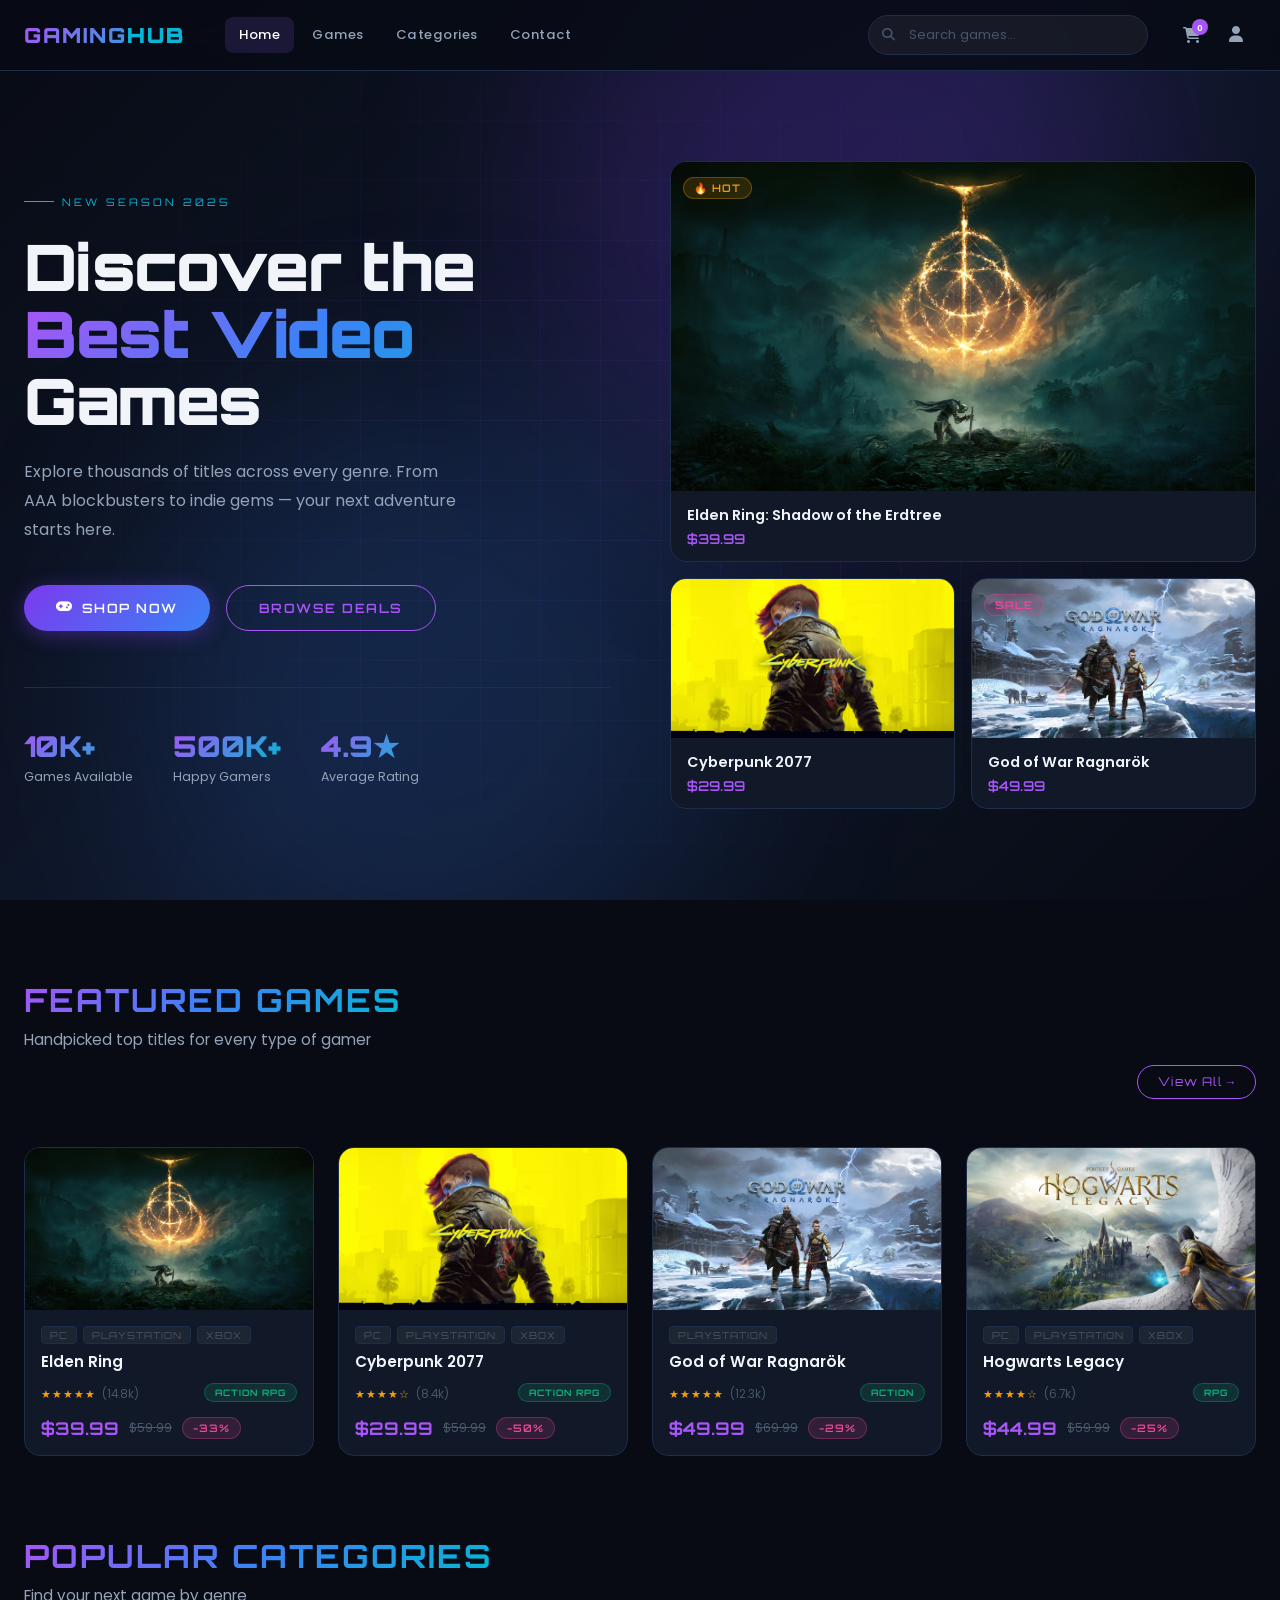
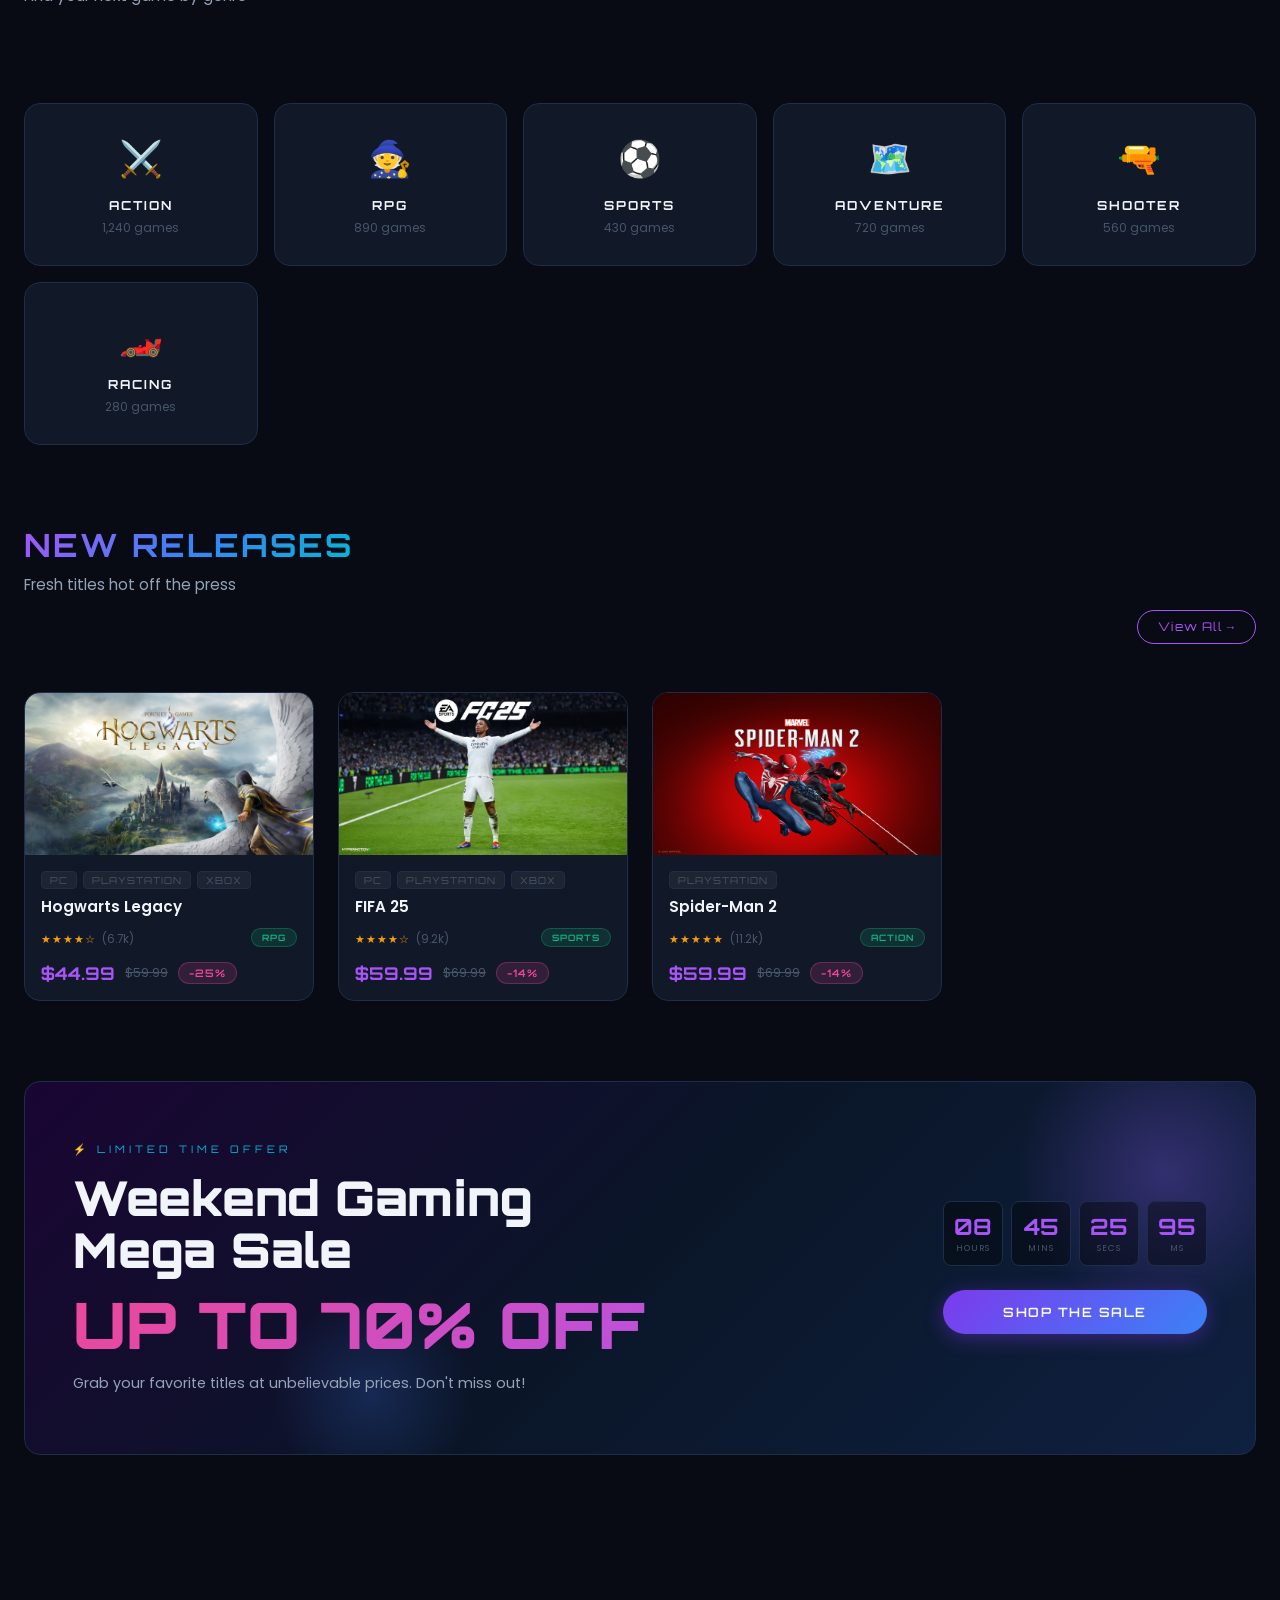
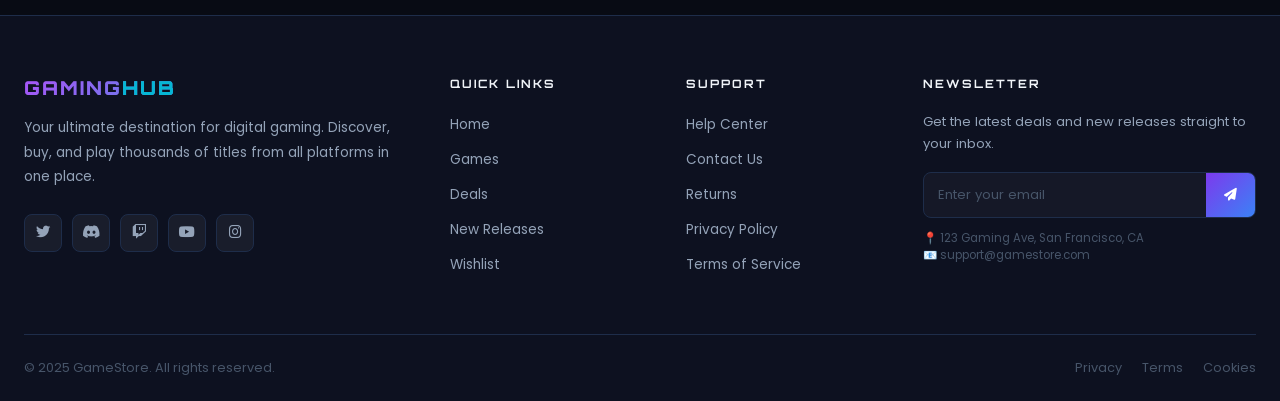
==== commit 924828ba: "Add files via upload" ====
--- a/index.html
+++ b/index.html
@@ -664,7 +664,7 @@
       <div class="container">
         <div class="footer-grid">
           <div class="footer-brand">
-            <div class="logo">GAME<span>STORE</span></div>
+            <div class="logo">GAMING<span>HUB</span></div>
             <p class="footer-desc">
               Your ultimate destination for digital gaming. Discover, buy, and
               play thousands of titles from all platforms in one place.
